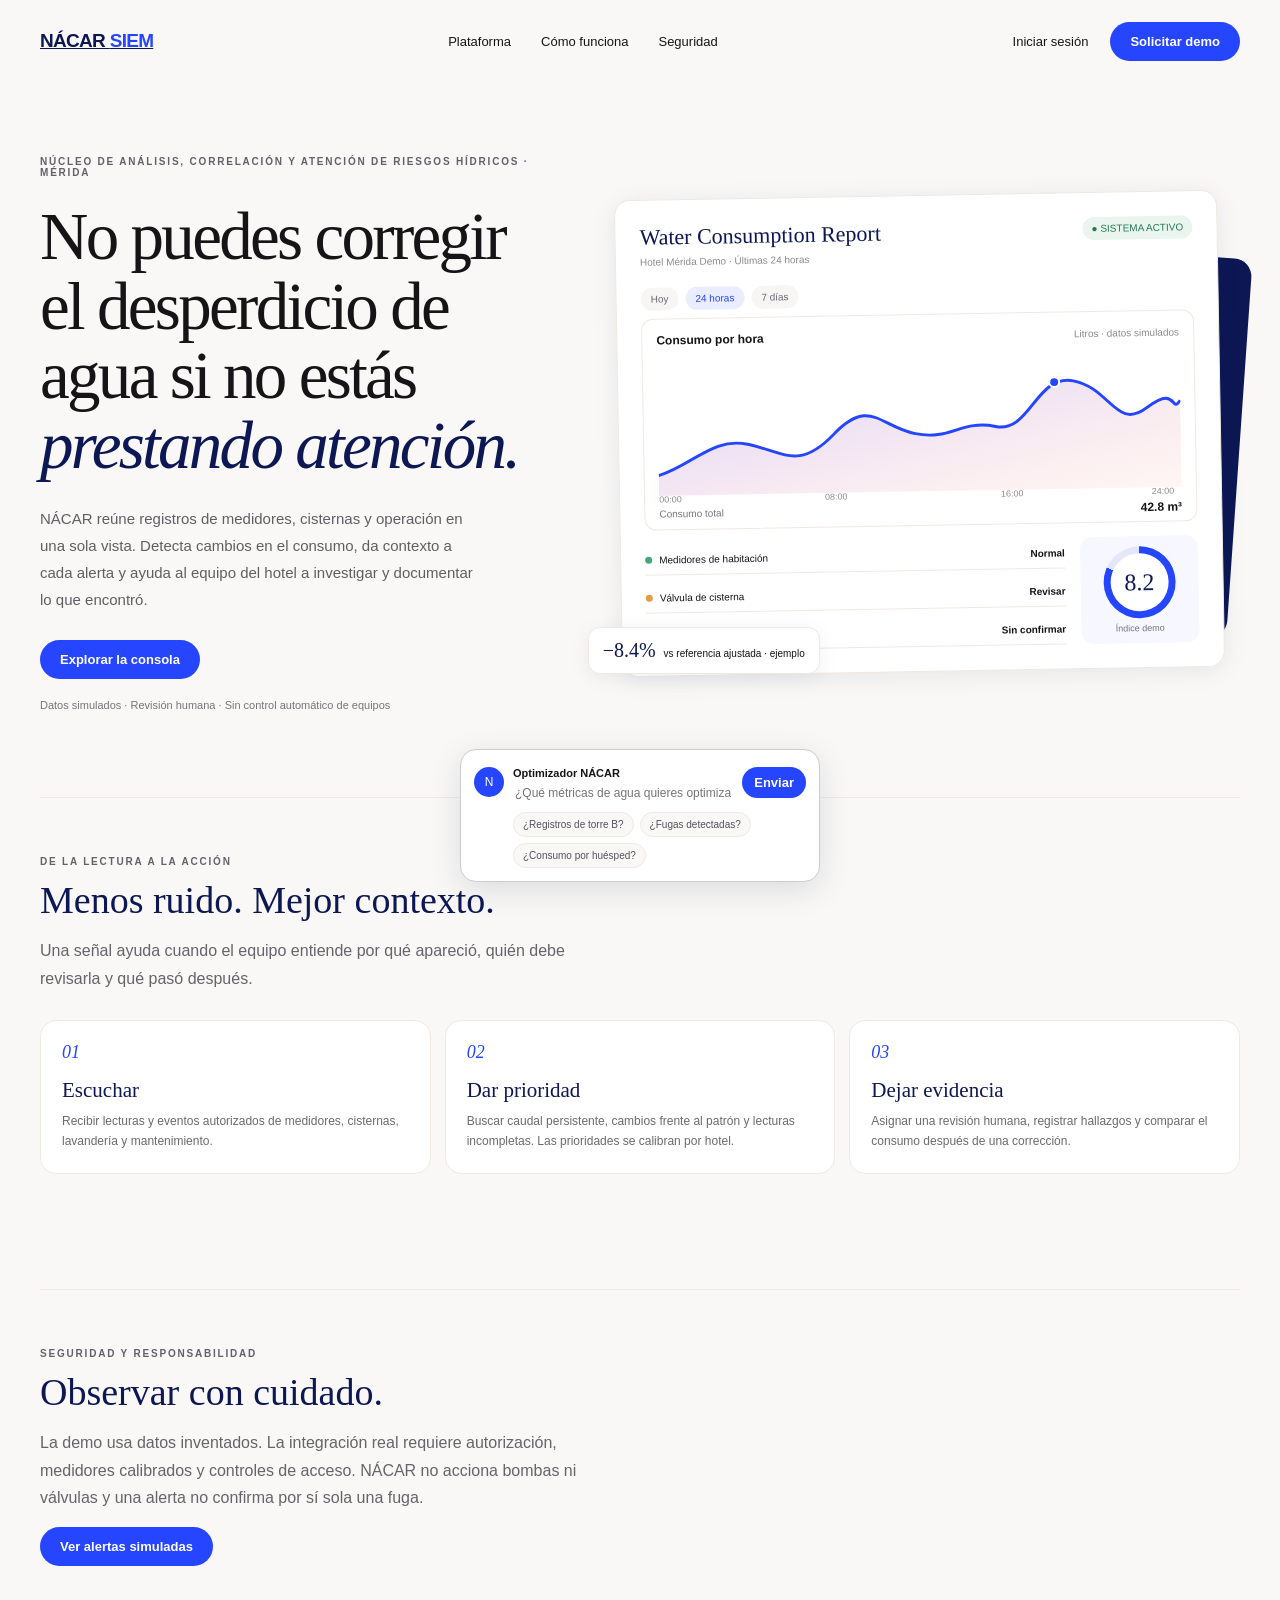
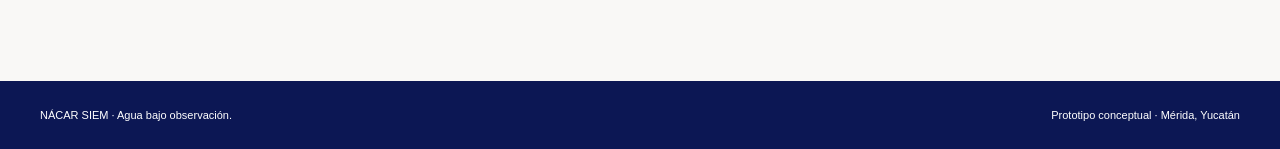
==== index.html @ c179c2f6 "Publicar portada NÁCAR en GitHub Pages" ====
<!doctype html>
<html lang="es"><head><meta charset="utf-8"><meta name="viewport" content="width=device-width,initial-scale=1"><meta name="description" content="NÁCAR SIEM: monitoreo de agua, registros IoT y triage para cadenas hoteleras."><title>NÁCAR SIEM · Agua, bajo observación</title>
<style>
:root{--color-ink-navy:#0c1754;--color-electric-cobalt:#2545ff;--color-charcoal:#171417;--color-warm-canvas:#f9f8f6;--color-paper-white:#fff;--color-cream-border:#f0e9e1;--color-smoke:#ccc;--serif:Georgia,'Times New Roman',serif;--sans:Inter,'Segoe UI',Arial,sans-serif}*{box-sizing:border-box}html{scroll-behavior:smooth}body{margin:0;background:var(--color-warm-canvas);color:var(--color-charcoal);font-family:var(--sans);-webkit-font-smoothing:antialiased}.wrap{width:min(1200px,calc(100% - 56px));margin:0 auto}nav{height:82px;display:flex;align-items:center;justify-content:space-between}.logo{font-weight:760;font-size:19px;letter-spacing:-.7px;color:var(--color-ink-navy)}.logo span{color:var(--color-electric-cobalt)}.navlinks{display:flex;align-items:center;gap:30px;font-size:13px}.navlinks a{color:inherit;text-decoration:none}.navright{display:flex;align-items:center;gap:22px}.login{font-size:13px;text-decoration:none;color:var(--color-charcoal)}.pill{display:inline-flex;align-items:center;justify-content:center;padding:12px 20px;border:0;border-radius:100px;background:var(--color-electric-cobalt);color:white;font-size:13px;font-weight:650;text-decoration:none;cursor:pointer}.hero{min-height:660px;padding:74px 0 86px;display:grid;grid-template-columns:.88fr 1.12fr;align-items:center;gap:55px}.eyebrow{font-size:10px;font-weight:700;letter-spacing:1.8px;color:#62616a}.copy h1{font:400 clamp(46px,5.25vw,67px)/1.04 var(--serif);letter-spacing:-2.7px;color:var(--color-charcoal);margin:24px 0}.copy h1 em{color:var(--color-ink-navy);font-weight:400}.copy>p{max-width:440px;font-size:15px;line-height:1.8;color:#605e63;margin:0 0 27px}.micro{font-size:11px;color:#77747a;margin-top:20px}.dashboard-wrap{position:relative;min-height:485px;display:flex;align-items:center;justify-content:center}.back-card{position:absolute;width:86%;height:380px;right:0;top:49px;background:var(--color-ink-navy);border-radius:18px;transform:rotate(4deg);padding:30px;color:white}.back-card .lights{display:flex;gap:7px}.lights i{width:8px;height:8px;border-radius:50%;background:#7283f2}.back-lines{margin-top:65px;display:grid;gap:16px}.back-lines span{height:8px;border-radius:9px;background:#344178;width:74%}.back-lines span:nth-child(2){width:54%}.back-lines span:nth-child(3){width:65%}.dash{position:relative;width:94%;background:var(--color-paper-white);border:1px solid var(--color-cream-border);border-radius:16px;padding:24px;box-shadow:0 4px 24px rgba(12,23,84,.08);transform:rotate(-1deg)}.dashhead{display:flex;justify-content:space-between;align-items:start}.dashhead h2{margin:0;font:500 22px var(--serif);color:var(--color-ink-navy)}.dashhead small{display:block;color:#8a8990;margin-top:6px;font-size:10px}.live{color:#267855;font-size:10px;background:#eaf5ed;padding:6px 9px;border-radius:100px}.range{display:flex;gap:7px;margin:20px 0 8px}.range span{padding:6px 10px;font-size:10px;border-radius:99px;color:#686771;background:#f8f6f4}.range span.on{background:#e9edff;color:var(--color-electric-cobalt)}.report{border:1px solid var(--color-cream-border);border-radius:12px;padding:14px 14px 7px}.report-top{display:flex;justify-content:space-between;align-items:center}.report-top b{font-size:12px}.report-top small{font-size:10px;color:#8b8990}.report-svg{width:100%;height:154px;display:block;margin-top:3px}.metricrow{display:flex;justify-content:space-between;font-size:10px;color:#77747b;margin-top:4px}.metricrow b{color:var(--color-charcoal);font-size:12px}.dashbottom{display:grid;grid-template-columns:1fr 118px;gap:15px;margin-top:14px}.alerts-mini{display:grid;gap:7px}.mini{display:flex;justify-content:space-between;align-items:center;border-bottom:1px solid var(--color-cream-border);padding:7px 0;font-size:10px}.mini span:first-child{display:flex;align-items:center;gap:7px}.dot{width:7px;height:7px;border-radius:50%}.green{background:#43a77a}.orange{background:#e29c43}.red{background:#ce5a56}.score{display:grid;place-items:center;background:#f7f8ff;border-radius:12px;padding:10px}.gauge{width:72px;height:72px;border-radius:50%;display:grid;place-items:center;background:conic-gradient(var(--color-electric-cobalt) 0 82%,#e4e7fa 82% 100%);position:relative}.gauge:before{content:'';position:absolute;inset:7px;border-radius:50%;background:white}.gauge b{position:relative;color:var(--color-ink-navy);font:24px var(--serif)}.score small{font-size:9px;color:#73717a;margin-top:5px}.stat{position:absolute;left:-11px;bottom:2px;background:white;border:1px solid var(--color-cream-border);border-radius:12px;padding:11px 14px;box-shadow:0 4px 20px #0c175410;font-size:10px}.stat b{font:20px var(--serif);color:var(--color-ink-navy);margin-right:5px}.section{padding:58px 0 115px;border-top:1px solid var(--color-cream-border)}.section h2{font:400 38px/1.1 var(--serif);color:var(--color-ink-navy);margin:13px 0}.section>p{color:#66636a;line-height:1.7;max-width:570px}.cards{display:grid;grid-template-columns:repeat(3,1fr);gap:14px;margin-top:28px}.feature{background:#fff;border:1px solid var(--color-cream-border);border-radius:16px;padding:21px}.feature .num{font:italic 18px var(--serif);color:var(--color-electric-cobalt)}.feature h3{font:500 21px var(--serif);margin:15px 0 8px;color:var(--color-ink-navy)}.feature p{font-size:12px;line-height:1.7;color:#6d6970;margin:0}.footer{background:var(--color-ink-navy);color:white;padding:28px 0;font-size:11px}.footin{display:flex;justify-content:space-between;gap:15px}.chat{position:fixed;z-index:10;bottom:18px;left:50%;transform:translateX(-50%);width:min(360px,calc(100% - 24px));background:white;border:1px solid var(--color-smoke);border-radius:16px;padding:13px;box-shadow:0 8px 32px rgba(12,23,84,.12)}.chatline{display:flex;align-items:center;gap:9px}.avatar{width:30px;height:30px;border-radius:50%;display:grid;place-items:center;background:var(--color-electric-cobalt);color:white;font-size:12px;flex:none}.chatline strong{font-size:11px;font-weight:600}.chatline input{width:100%;border:0;outline:0;font:12px var(--sans);color:var(--color-charcoal);margin-top:4px}.chatline input::placeholder{color:#77747a}.chips{display:flex;gap:6px;flex-wrap:wrap;margin:11px 0 0 39px}.chips button{background:var(--color-warm-canvas);border:1px solid var(--color-cream-border);border-radius:99px;color:#53515a;padding:6px 9px;font:10px var(--sans);cursor:pointer}.reply{font-size:10px;line-height:1.5;color:#62606a;margin:9px 0 0 39px}.toast{position:fixed;top:90px;left:50%;transform:translateX(-50%);background:var(--color-ink-navy);color:white;border-radius:99px;padding:11px 18px;font-size:12px;display:none;z-index:12}.toast.show{display:block}
@media(max-width:950px){.hero{grid-template-columns:1fr;gap:30px;padding-top:54px}.copy{max-width:650px}.dashboard-wrap{min-height:450px}.navlinks{display:none}}@media(max-width:600px){.wrap{width:calc(100% - 32px)}nav{height:68px}.navright{gap:12px}.login{display:none}.hero{padding:42px 0 55px}.copy h1{font-size:48px}.dashboard-wrap{min-height:410px}.dash{padding:16px;width:100%}.back-card{width:85%;height:330px;top:42px}.dashbottom{grid-template-columns:1fr 90px}.gauge{width:62px;height:62px}.section{padding:42px 0 125px}.section h2{font-size:32px}.cards{grid-template-columns:1fr}.footin{flex-direction:column}.report-svg{height:130px}}
</style></head>
<body><div class="wrap">
<nav><a class="logo" href="./">NÁCAR <span>SIEM</span></a><div class="navlinks"><a href="#plataforma">Plataforma</a><a href="#como-funciona">Cómo funciona</a><a href="#seguridad">Seguridad</a></div><div class="navright"><a class="login" href="./console/">Iniciar sesión</a><a class="pill" href="#demo" id="requestDemo">Solicitar demo</a></div></nav>
<main><section class="hero" id="plataforma"><div class="copy"><div class="eyebrow">NÚCLEO DE ANÁLISIS, CORRELACIÓN Y ATENCIÓN DE RIESGOS HÍDRICOS · MÉRIDA</div><h1>No puedes corregir el desperdicio de agua si no estás <em>prestando atención.</em></h1><p>NÁCAR reúne registros de medidores, cisternas y operación en una sola vista. Detecta cambios en el consumo, da contexto a cada alerta y ayuda al equipo del hotel a investigar y documentar lo que encontró.</p><a class="pill" href="./console/">Explorar la consola</a><div class="micro">Datos simulados · Revisión humana · Sin control automático de equipos</div></div>
<div class="dashboard-wrap" aria-label="Vista previa de la consola de consumo"><div class="back-card"><div class="lights"><i></i><i></i><i></i></div><div style="font:italic 20px Georgia;margin-top:22px">Water signals, with context.</div><div class="back-lines"><span></span><span></span><span></span></div></div><div class="dash"><div class="dashhead"><div><h2>Water Consumption Report</h2><small>Hotel Mérida Demo · Últimas 24 horas</small></div><span class="live">● SISTEMA ACTIVO</span></div><div class="range"><span>Hoy</span><span class="on">24 horas</span><span>7 días</span></div><div class="report"><div class="report-top"><b>Consumo por hora</b><small>Litros · datos simulados</small></div><svg class="report-svg" viewBox="0 0 520 160" preserveAspectRatio="none" role="img" aria-label="Gráfica simulada de consumo de agua"><defs><linearGradient id="area" x1="0" x2="1" y1="0" y2="1"><stop offset="0" stop-color="#8468ff" stop-opacity=".28"/><stop offset="1" stop-color="#ff8b72" stop-opacity=".08"/></linearGradient></defs><path d="M0 130 C35 119 54 91 89 99 S139 128 175 90 S221 83 256 91 S302 77 336 85 S377 31 414 39 S456 92 487 68 S510 76 520 61 L520 151 L0 151Z" fill="url(#area)"/><path d="M0 130 C35 119 54 91 89 99 S139 128 175 90 S221 83 256 91 S302 77 336 85 S377 31 414 39 S456 92 487 68 S510 76 520 61" fill="none" stroke="#2545ff" stroke-width="3"/><circle cx="395" cy="40" r="5" fill="#2545ff" stroke="white" stroke-width="2"/><text x="0" y="158" fill="#8d8990" font-size="9">00:00</text><text x="165" y="158" fill="#8d8990" font-size="9">08:00</text><text x="340" y="158" fill="#8d8990" font-size="9">16:00</text><text x="490" y="158" fill="#8d8990" font-size="9">24:00</text></svg><div class="metricrow"><span>Consumo total</span><b>42.8 m³</b></div></div><div class="dashbottom"><div class="alerts-mini"><div class="mini"><span><i class="dot green"></i> Medidores de habitación</span><b>Normal</b></div><div class="mini"><span><i class="dot orange"></i> Válvula de cisterna</span><b>Revisar</b></div><div class="mini"><span><i class="dot red"></i> Registro de bomba</span><b>Sin confirmar</b></div></div><div class="score"><div class="gauge"><b>8.2</b></div><small>Índice demo</small></div></div></div><div class="stat"><b>−8.4%</b> vs referencia ajustada · ejemplo</div></div></section>
<section class="section" id="como-funciona"><div class="eyebrow">DE LA LECTURA A LA ACCIÓN</div><h2>Menos ruido. Mejor contexto.</h2><p>Una señal ayuda cuando el equipo entiende por qué apareció, quién debe revisarla y qué pasó después.</p><div class="cards"><article class="feature"><div class="num">01</div><h3>Escuchar</h3><p>Recibir lecturas y eventos autorizados de medidores, cisternas, lavandería y mantenimiento.</p></article><article class="feature"><div class="num">02</div><h3>Dar prioridad</h3><p>Buscar caudal persistente, cambios frente al patrón y lecturas incompletas. Las prioridades se calibran por hotel.</p></article><article class="feature"><div class="num">03</div><h3>Dejar evidencia</h3><p>Asignar una revisión humana, registrar hallazgos y comparar el consumo después de una corrección.</p></article></div></section>
<section class="section" id="seguridad"><div class="eyebrow">SEGURIDAD Y RESPONSABILIDAD</div><h2>Observar con cuidado.</h2><p>La demo usa datos inventados. La integración real requiere autorización, medidores calibrados y controles de acceso. NÁCAR no acciona bombas ni válvulas y una alerta no confirma por sí sola una fuga.</p><a href="./console/" class="pill">Ver alertas simuladas</a></section></main></div>
<footer class="footer"><div class="wrap footin"><span>NÁCAR SIEM · Agua bajo observación.</span><span>Prototipo conceptual · Mérida, Yucatán</span></div></footer>
<div class="chat" id="demo"><div class="chatline"><div class="avatar">N</div><div style="flex:1"><strong>Optimizador NÁCAR</strong><input id="question" placeholder="¿Qué métricas de agua quieres optimizar hoy?" aria-label="Pregunta sobre optimización de agua"></div><button id="ask" class="pill" style="padding:8px 12px">Enviar</button></div><div class="chips"><button>¿Registros de torre B?</button><button>¿Fugas detectadas?</button><button>¿Consumo por huésped?</button></div><p class="reply" id="reply" hidden></p></div><div class="toast" id="toast">Demo preparada para mostrar con datos simulados.</div>
<script>
const reply=document.getElementById('reply');function answer(q){reply.hidden=false;const s=q.toLowerCase();reply.textContent=s.includes('fuga')?'La consola muestra una señal simulada de flujo nocturno en cisterna. Revisa actividad programada, medidor y válvulas; la señal no confirma una fuga.':s.includes('huésped')?'Para medir litros por huésped-noche, combina volumen del periodo con huéspedes-noche y compara periodos equivalentes. Esta vista usa cifras de demostración.':'La demo no tiene datos por torre. En un piloto se necesitaría un medidor identificado para esa zona y validar sus lecturas.'}document.querySelectorAll('.chips button').forEach(b=>b.onclick=()=>answer(b.textContent));document.getElementById('ask').onclick=()=>{const q=document.getElementById('question').value.trim();if(q)answer(q)};document.getElementById('question').addEventListener('keydown',e=>{if(e.key==='Enter')document.getElementById('ask').click()});document.getElementById('requestDemo').onclick=e=>{e.preventDefault();const t=document.getElementById('toast');t.classList.add('show');setTimeout(()=>t.classList.remove('show'),3000)};
</script></body></html>
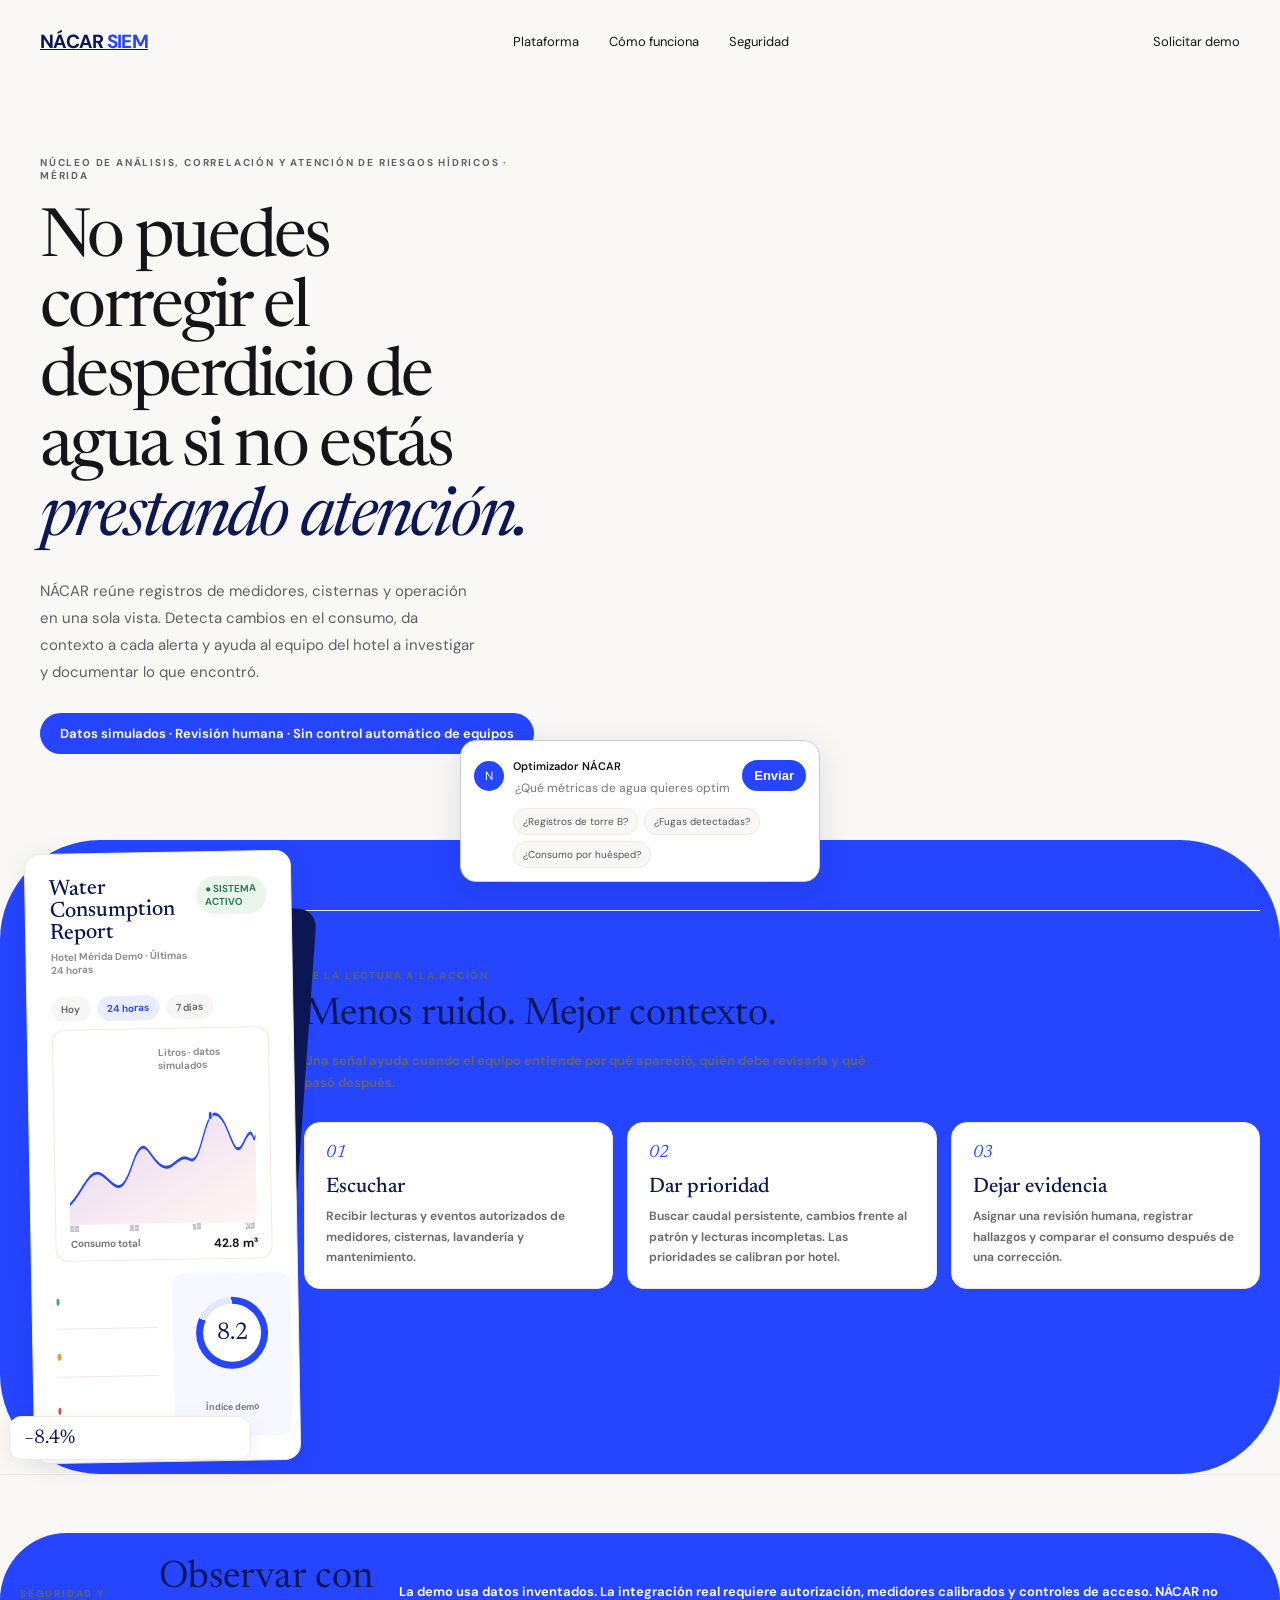
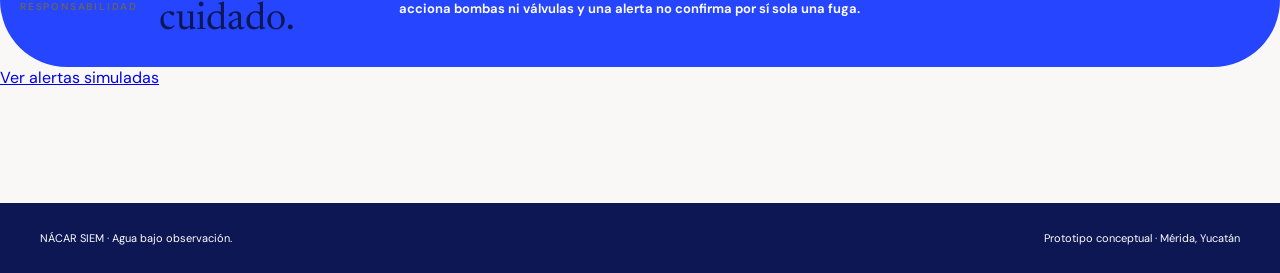
==== commit da04818a: "Actualizar sitio público NÁCAR para tipografía editorial" ====
--- a/index.html
+++ b/index.html
@@ -1,15 +1,15 @@
 <!doctype html>
 <html lang="es"><head><meta charset="utf-8"><meta name="viewport" content="width=device-width,initial-scale=1"><meta name="description" content="NÁCAR SIEM: monitoreo de agua, registros IoT y triage para cadenas hoteleras."><title>NÁCAR SIEM · Agua, bajo observación</title>
-<style>
-:root{--color-ink-navy:#0c1754;--color-electric-cobalt:#2545ff;--color-charcoal:#171417;--color-warm-canvas:#f9f8f6;--color-paper-white:#fff;--color-cream-border:#f0e9e1;--color-smoke:#ccc;--serif:Georgia,'Times New Roman',serif;--sans:Inter,'Segoe UI',Arial,sans-serif}*{box-sizing:border-box}html{scroll-behavior:smooth}body{margin:0;background:var(--color-warm-canvas);color:var(--color-charcoal);font-family:var(--sans);-webkit-font-smoothing:antialiased}.wrap{width:min(1200px,calc(100% - 56px));margin:0 auto}nav{height:82px;display:flex;align-items:center;justify-content:space-between}.logo{font-weight:760;font-size:19px;letter-spacing:-.7px;color:var(--color-ink-navy)}.logo span{color:var(--color-electric-cobalt)}.navlinks{display:flex;align-items:center;gap:30px;font-size:13px}.navlinks a{color:inherit;text-decoration:none}.navright{display:flex;align-items:center;gap:22px}.login{font-size:13px;text-decoration:none;color:var(--color-charcoal)}.pill{display:inline-flex;align-items:center;justify-content:center;padding:12px 20px;border:0;border-radius:100px;background:var(--color-electric-cobalt);color:white;font-size:13px;font-weight:650;text-decoration:none;cursor:pointer}.hero{min-height:660px;padding:74px 0 86px;display:grid;grid-template-columns:.88fr 1.12fr;align-items:center;gap:55px}.eyebrow{font-size:10px;font-weight:700;letter-spacing:1.8px;color:#62616a}.copy h1{font:400 clamp(46px,5.25vw,67px)/1.04 var(--serif);letter-spacing:-2.7px;color:var(--color-charcoal);margin:24px 0}.copy h1 em{color:var(--color-ink-navy);font-weight:400}.copy>p{max-width:440px;font-size:15px;line-height:1.8;color:#605e63;margin:0 0 27px}.micro{font-size:11px;color:#77747a;margin-top:20px}.dashboard-wrap{position:relative;min-height:485px;display:flex;align-items:center;justify-content:center}.back-card{position:absolute;width:86%;height:380px;right:0;top:49px;background:var(--color-ink-navy);border-radius:18px;transform:rotate(4deg);padding:30px;color:white}.back-card .lights{display:flex;gap:7px}.lights i{width:8px;height:8px;border-radius:50%;background:#7283f2}.back-lines{margin-top:65px;display:grid;gap:16px}.back-lines span{height:8px;border-radius:9px;background:#344178;width:74%}.back-lines span:nth-child(2){width:54%}.back-lines span:nth-child(3){width:65%}.dash{position:relative;width:94%;background:var(--color-paper-white);border:1px solid var(--color-cream-border);border-radius:16px;padding:24px;box-shadow:0 4px 24px rgba(12,23,84,.08);transform:rotate(-1deg)}.dashhead{display:flex;justify-content:space-between;align-items:start}.dashhead h2{margin:0;font:500 22px var(--serif);color:var(--color-ink-navy)}.dashhead small{display:block;color:#8a8990;margin-top:6px;font-size:10px}.live{color:#267855;font-size:10px;background:#eaf5ed;padding:6px 9px;border-radius:100px}.range{display:flex;gap:7px;margin:20px 0 8px}.range span{padding:6px 10px;font-size:10px;border-radius:99px;color:#686771;background:#f8f6f4}.range span.on{background:#e9edff;color:var(--color-electric-cobalt)}.report{border:1px solid var(--color-cream-border);border-radius:12px;padding:14px 14px 7px}.report-top{display:flex;justify-content:space-between;align-items:center}.report-top b{font-size:12px}.report-top small{font-size:10px;color:#8b8990}.report-svg{width:100%;height:154px;display:block;margin-top:3px}.metricrow{display:flex;justify-content:space-between;font-size:10px;color:#77747b;margin-top:4px}.metricrow b{color:var(--color-charcoal);font-size:12px}.dashbottom{display:grid;grid-template-columns:1fr 118px;gap:15px;margin-top:14px}.alerts-mini{display:grid;gap:7px}.mini{display:flex;justify-content:space-between;align-items:center;border-bottom:1px solid var(--color-cream-border);padding:7px 0;font-size:10px}.mini span:first-child{display:flex;align-items:center;gap:7px}.dot{width:7px;height:7px;border-radius:50%}.green{background:#43a77a}.orange{background:#e29c43}.red{background:#ce5a56}.score{display:grid;place-items:center;background:#f7f8ff;border-radius:12px;padding:10px}.gauge{width:72px;height:72px;border-radius:50%;display:grid;place-items:center;background:conic-gradient(var(--color-electric-cobalt) 0 82%,#e4e7fa 82% 100%);position:relative}.gauge:before{content:'';position:absolute;inset:7px;border-radius:50%;background:white}.gauge b{position:relative;color:var(--color-ink-navy);font:24px var(--serif)}.score small{font-size:9px;color:#73717a;margin-top:5px}.stat{position:absolute;left:-11px;bottom:2px;background:white;border:1px solid var(--color-cream-border);border-radius:12px;padding:11px 14px;box-shadow:0 4px 20px #0c175410;font-size:10px}.stat b{font:20px var(--serif);color:var(--color-ink-navy);margin-right:5px}.section{padding:58px 0 115px;border-top:1px solid var(--color-cream-border)}.section h2{font:400 38px/1.1 var(--serif);color:var(--color-ink-navy);margin:13px 0}.section>p{color:#66636a;line-height:1.7;max-width:570px}.cards{display:grid;grid-template-columns:repeat(3,1fr);gap:14px;margin-top:28px}.feature{background:#fff;border:1px solid var(--color-cream-border);border-radius:16px;padding:21px}.feature .num{font:italic 18px var(--serif);color:var(--color-electric-cobalt)}.feature h3{font:500 21px var(--serif);margin:15px 0 8px;color:var(--color-ink-navy)}.feature p{font-size:12px;line-height:1.7;color:#6d6970;margin:0}.footer{background:var(--color-ink-navy);color:white;padding:28px 0;font-size:11px}.footin{display:flex;justify-content:space-between;gap:15px}.chat{position:fixed;z-index:10;bottom:18px;left:50%;transform:translateX(-50%);width:min(360px,calc(100% - 24px));background:white;border:1px solid var(--color-smoke);border-radius:16px;padding:13px;box-shadow:0 8px 32px rgba(12,23,84,.12)}.chatline{display:flex;align-items:center;gap:9px}.avatar{width:30px;height:30px;border-radius:50%;display:grid;place-items:center;background:var(--color-electric-cobalt);color:white;font-size:12px;flex:none}.chatline strong{font-size:11px;font-weight:600}.chatline input{width:100%;border:0;outline:0;font:12px var(--sans);color:var(--color-charcoal);margin-top:4px}.chatline input::placeholder{color:#77747a}.chips{display:flex;gap:6px;flex-wrap:wrap;margin:11px 0 0 39px}.chips button{background:var(--color-warm-canvas);border:1px solid var(--color-cream-border);border-radius:99px;color:#53515a;padding:6px 9px;font:10px var(--sans);cursor:pointer}.reply{font-size:10px;line-height:1.5;color:#62606a;margin:9px 0 0 39px}.toast{position:fixed;top:90px;left:50%;transform:translateX(-50%);background:var(--color-ink-navy);color:white;border-radius:99px;padding:11px 18px;font-size:12px;display:none;z-index:12}.toast.show{display:block}
+<link rel="preconnect" href="https://fonts.googleapis.com"><link rel="preconnect" href="https://fonts.gstatic.com" crossorigin><link href="https://fonts.googleapis.com/css2?family=DM+Sans:wght@400;500;600;700&family=Newsreader:ital,opsz,wght@0,6..72,400;0,6..72,500;1,6..72,400&display=swap" rel="stylesheet"><style>
+:root{--color-ink-navy:#0c1754;--color-electric-cobalt:#2545ff;--color-charcoal:#171417;--color-warm-canvas:#f9f8f6;--color-paper-white:#fff;--color-cream-border:#f0e9e1;--color-smoke:#ccc;--serif:'Newsreader',Georgia,'Times New Roman',serif;--sans:'DM Sans',Inter,'Segoe UI',Arial,sans-serif}*{box-sizing:border-box}html{scroll-behavior:smooth}body{margin:0;background:var(--color-warm-canvas);color:var(--color-charcoal);font-family:var(--sans);-webkit-font-smoothing:antialiased}.wrap{width:min(1200px,calc(100% - 56px));margin:0 auto}nav{height:82px;display:flex;align-items:center;justify-content:space-between}.logo{font-weight:760;font-size:19px;letter-spacing:-.7px;color:var(--color-ink-navy)}.logo span{color:var(--color-electric-cobalt)}.navlinks{display:flex;align-items:center;gap:30px;font-size:13px}.navlinks a{color:inherit;text-decoration:none}.navright{display:flex;align-items:center;gap:22px}.login{font-size:13px;text-decoration:none;color:var(--color-charcoal)}.pill{display:inline-flex;align-items:center;justify-content:center;padding:12px 20px;border:0;border-radius:100px;background:var(--color-electric-cobalt);color:white;font-size:13px;font-weight:650;text-decoration:none;cursor:pointer}.hero{min-height:660px;padding:74px 0 86px;display:grid;grid-template-columns:.88fr 1.12fr;align-items:center;gap:55px}.eyebrow{font-size:10px;font-weight:700;letter-spacing:1.8px;color:#62616a}.copy h1{font:400 clamp(46px,5.25vw,67px)/1.04 var(--serif);letter-spacing:-2.7px;color:var(--color-charcoal);margin:24px 0}.copy h1 em{color:var(--color-ink-navy);font-weight:400}.copy>p{max-width:440px;font-size:15px;line-height:1.8;color:#605e63;margin:0 0 27px}.micro{font-size:11px;color:#77747a;margin-top:20px}.dashboard-wrap{position:relative;min-height:485px;display:flex;align-items:center;justify-content:center}.back-card{position:absolute;width:86%;height:380px;right:0;top:49px;background:var(--color-ink-navy);border-radius:18px;transform:rotate(4deg);padding:30px;color:white}.back-card .lights{display:flex;gap:7px}.lights i{width:8px;height:8px;border-radius:50%;background:#7283f2}.back-lines{margin-top:65px;display:grid;gap:16px}.back-lines span{height:8px;border-radius:9px;background:#344178;width:74%}.back-lines span:nth-child(2){width:54%}.back-lines span:nth-child(3){width:65%}.dash{position:relative;width:94%;background:var(--color-paper-white);border:1px solid var(--color-cream-border);border-radius:16px;padding:24px;box-shadow:0 4px 24px rgba(12,23,84,.08);transform:rotate(-1deg)}.dashhead{display:flex;justify-content:space-between;align-items:start}.dashhead h2{margin:0;font:500 22px var(--serif);color:var(--color-ink-navy)}.dashhead small{display:block;color:#8a8990;margin-top:6px;font-size:10px}.live{color:#267855;font-size:10px;background:#eaf5ed;padding:6px 9px;border-radius:100px}.range{display:flex;gap:7px;margin:20px 0 8px}.range span{padding:6px 10px;font-size:10px;border-radius:99px;color:#686771;background:#f8f6f4}.range span.on{background:#e9edff;color:var(--color-electric-cobalt)}.report{border:1px solid var(--color-cream-border);border-radius:12px;padding:14px 14px 7px}.report-top{display:flex;justify-content:space-between;align-items:center}.report-top b{font-size:12px}.report-top small{font-size:10px;color:#8b8990}.report-svg{width:100%;height:154px;display:block;margin-top:3px}.metricrow{display:flex;justify-content:space-between;font-size:10px;color:#77747b;margin-top:4px}.metricrow b{color:var(--color-charcoal);font-size:12px}.dashbottom{display:grid;grid-template-columns:1fr 118px;gap:15px;margin-top:14px}.alerts-mini{display:grid;gap:7px}.mini{display:flex;justify-content:space-between;align-items:center;border-bottom:1px solid var(--color-cream-border);padding:7px 0;font-size:10px}.mini span:first-child{display:flex;align-items:center;gap:7px}.dot{width:7px;height:7px;border-radius:50%}.green{background:#43a77a}.orange{background:#e29c43}.red{background:#ce5a56}.score{display:grid;place-items:center;background:#f7f8ff;border-radius:12px;padding:10px}.gauge{width:72px;height:72px;border-radius:50%;display:grid;place-items:center;background:conic-gradient(var(--color-electric-cobalt) 0 82%,#e4e7fa 82% 100%);position:relative}.gauge:before{content:'';position:absolute;inset:7px;border-radius:50%;background:white}.gauge b{position:relative;color:var(--color-ink-navy);font:24px var(--serif)}.score small{font-size:9px;color:#73717a;margin-top:5px}.stat{position:absolute;left:-11px;bottom:2px;background:white;border:1px solid var(--color-cream-border);border-radius:12px;padding:11px 14px;box-shadow:0 4px 20px #0c175410;font-size:10px}.stat b{font:20px var(--serif);color:var(--color-ink-navy);margin-right:5px}.section{padding:58px 0 115px;border-top:1px solid var(--color-cream-border)}.section h2{font:400 38px/1.1 var(--serif);color:var(--color-ink-navy);margin:13px 0}.section>p{color:#66636a;line-height:1.7;max-width:570px}.cards{display:grid;grid-template-columns:repeat(3,1fr);gap:14px;margin-top:28px}.feature{background:#fff;border:1px solid var(--color-cream-border);border-radius:16px;padding:21px}.feature .num{font:italic 18px var(--serif);color:var(--color-electric-cobalt)}.feature h3{font:500 21px var(--serif);margin:15px 0 8px;color:var(--color-ink-navy)}.feature p{font-size:12px;line-height:1.7;color:#6d6970;margin:0}.footer{background:var(--color-ink-navy);color:white;padding:28px 0;font-size:11px}.footin{display:flex;justify-content:space-between;gap:15px}.chat{position:fixed;z-index:10;bottom:18px;left:50%;transform:translateX(-50%);width:min(360px,calc(100% - 24px));background:white;border:1px solid var(--color-smoke);border-radius:16px;padding:13px;box-shadow:0 8px 32px rgba(12,23,84,.12)}.chatline{display:flex;align-items:center;gap:9px}.avatar{width:30px;height:30px;border-radius:50%;display:grid;place-items:center;background:var(--color-electric-cobalt);color:white;font-size:12px;flex:none}.chatline strong{font-size:11px;font-weight:600}.chatline input{width:100%;border:0;outline:0;font:12px var(--sans);color:var(--color-charcoal);margin-top:4px}.chatline input::placeholder{color:#77747a}.chips{display:flex;gap:6px;flex-wrap:wrap;margin:11px 0 0 39px}.chips button{background:var(--color-warm-canvas);border:1px solid var(--color-cream-border);border-radius:99px;color:#53515a;padding:6px 9px;font:10px var(--sans);cursor:pointer}.reply{font-size:10px;line-height:1.5;color:#62606a;margin:9px 0 0 39px}.toast{position:fixed;top:90px;left:50%;transform:translateX(-50%);background:var(--color-ink-navy);color:white;border-radius:99px;padding:11px 18px;font-size:12px;display:none;z-index:12}.toast.show{display:block}
 @media(max-width:950px){.hero{grid-template-columns:1fr;gap:30px;padding-top:54px}.copy{max-width:650px}.dashboard-wrap{min-height:450px}.navlinks{display:none}}@media(max-width:600px){.wrap{width:calc(100% - 32px)}nav{height:68px}.navright{gap:12px}.login{display:none}.hero{padding:42px 0 55px}.copy h1{font-size:48px}.dashboard-wrap{min-height:410px}.dash{padding:16px;width:100%}.back-card{width:85%;height:330px;top:42px}.dashbottom{grid-template-columns:1fr 90px}.gauge{width:62px;height:62px}.section{padding:42px 0 125px}.section h2{font-size:32px}.cards{grid-template-columns:1fr}.footin{flex-direction:column}.report-svg{height:130px}}
 </style></head>
 <body><div class="wrap">
-<nav><a class="logo" href="./">NÁCAR <span>SIEM</span></a><div class="navlinks"><a href="#plataforma">Plataforma</a><a href="#como-funciona">Cómo funciona</a><a href="#seguridad">Seguridad</a></div><div class="navright"><a class="login" href="./console/">Iniciar sesión</a><a class="pill" href="#demo" id="requestDemo">Solicitar demo</a></div></nav>
-<main><section class="hero" id="plataforma"><div class="copy"><div class="eyebrow">NÚCLEO DE ANÁLISIS, CORRELACIÓN Y ATENCIÓN DE RIESGOS HÍDRICOS · MÉRIDA</div><h1>No puedes corregir el desperdicio de agua si no estás <em>prestando atención.</em></h1><p>NÁCAR reúne registros de medidores, cisternas y operación en una sola vista. Detecta cambios en el consumo, da contexto a cada alerta y ayuda al equipo del hotel a investigar y documentar lo que encontró.</p><a class="pill" href="./console/">Explorar la consola</a><div class="micro">Datos simulados · Revisión humana · Sin control automático de equipos</div></div>
+<nav><a class="logo" href="./">NÁCAR <span>SIEM</span></a><div class="navlinks"><a href="#plataforma">Plataforma</a><a href="#como-funciona">Cómo funciona</a><a href="#seguridad">Seguridad</a></div><div class="navright"><a class="login" href="./console/>Iniciar sesión</a><a class="pill" href="#demo" id="requestDemo">Solicitar demo</a></div></nav>
+<main><section class="hero" id="plataforma"><div class="copy"><div class="eyebrow">NÚCLEO DE ANÁLISIS, CORRELACIÓN Y ATENCIÓN DE RIESGOS HÍDRICOS · MÉRIDA</div><h1>No puedes corregir el desperdicio de agua si no estás <em>prestando atención.</em></h1><p>NÁCAR reúne registros de medidores, cisternas y operación en una sola vista. Detecta cambios en el consumo, da contexto a cada alerta y ayuda al equipo del hotel a investigar y documentar lo que encontró.</p><a class="pill" href="./console/>Explorar la consola</a><div class="micro">Datos simulados · Revisión humana · Sin control automático de equipos</div></div>
 <div class="dashboard-wrap" aria-label="Vista previa de la consola de consumo"><div class="back-card"><div class="lights"><i></i><i></i><i></i></div><div style="font:italic 20px Georgia;margin-top:22px">Water signals, with context.</div><div class="back-lines"><span></span><span></span><span></span></div></div><div class="dash"><div class="dashhead"><div><h2>Water Consumption Report</h2><small>Hotel Mérida Demo · Últimas 24 horas</small></div><span class="live">● SISTEMA ACTIVO</span></div><div class="range"><span>Hoy</span><span class="on">24 horas</span><span>7 días</span></div><div class="report"><div class="report-top"><b>Consumo por hora</b><small>Litros · datos simulados</small></div><svg class="report-svg" viewBox="0 0 520 160" preserveAspectRatio="none" role="img" aria-label="Gráfica simulada de consumo de agua"><defs><linearGradient id="area" x1="0" x2="1" y1="0" y2="1"><stop offset="0" stop-color="#8468ff" stop-opacity=".28"/><stop offset="1" stop-color="#ff8b72" stop-opacity=".08"/></linearGradient></defs><path d="M0 130 C35 119 54 91 89 99 S139 128 175 90 S221 83 256 91 S302 77 336 85 S377 31 414 39 S456 92 487 68 S510 76 520 61 L520 151 L0 151Z" fill="url(#area)"/><path d="M0 130 C35 119 54 91 89 99 S139 128 175 90 S221 83 256 91 S302 77 336 85 S377 31 414 39 S456 92 487 68 S510 76 520 61" fill="none" stroke="#2545ff" stroke-width="3"/><circle cx="395" cy="40" r="5" fill="#2545ff" stroke="white" stroke-width="2"/><text x="0" y="158" fill="#8d8990" font-size="9">00:00</text><text x="165" y="158" fill="#8d8990" font-size="9">08:00</text><text x="340" y="158" fill="#8d8990" font-size="9">16:00</text><text x="490" y="158" fill="#8d8990" font-size="9">24:00</text></svg><div class="metricrow"><span>Consumo total</span><b>42.8 m³</b></div></div><div class="dashbottom"><div class="alerts-mini"><div class="mini"><span><i class="dot green"></i> Medidores de habitación</span><b>Normal</b></div><div class="mini"><span><i class="dot orange"></i> Válvula de cisterna</span><b>Revisar</b></div><div class="mini"><span><i class="dot red"></i> Registro de bomba</span><b>Sin confirmar</b></div></div><div class="score"><div class="gauge"><b>8.2</b></div><small>Índice demo</small></div></div></div><div class="stat"><b>−8.4%</b> vs referencia ajustada · ejemplo</div></div></section>
 <section class="section" id="como-funciona"><div class="eyebrow">DE LA LECTURA A LA ACCIÓN</div><h2>Menos ruido. Mejor contexto.</h2><p>Una señal ayuda cuando el equipo entiende por qué apareció, quién debe revisarla y qué pasó después.</p><div class="cards"><article class="feature"><div class="num">01</div><h3>Escuchar</h3><p>Recibir lecturas y eventos autorizados de medidores, cisternas, lavandería y mantenimiento.</p></article><article class="feature"><div class="num">02</div><h3>Dar prioridad</h3><p>Buscar caudal persistente, cambios frente al patrón y lecturas incompletas. Las prioridades se calibran por hotel.</p></article><article class="feature"><div class="num">03</div><h3>Dejar evidencia</h3><p>Asignar una revisión humana, registrar hallazgos y comparar el consumo después de una corrección.</p></article></div></section>
-<section class="section" id="seguridad"><div class="eyebrow">SEGURIDAD Y RESPONSABILIDAD</div><h2>Observar con cuidado.</h2><p>La demo usa datos inventados. La integración real requiere autorización, medidores calibrados y controles de acceso. NÁCAR no acciona bombas ni válvulas y una alerta no confirma por sí sola una fuga.</p><a href="./console/" class="pill">Ver alertas simuladas</a></section></main></div>
+<section class="section" id="seguridad"><div class="eyebrow">SEGURIDAD Y RESPONSABILIDAD</div><h2>Observar con cuidado.</h2><p>La demo usa datos inventados. La integración real requiere autorización, medidores calibrados y controles de acceso. NÁCAR no acciona bombas ni válvulas y una alerta no confirma por sí sola una fuga.</p><a href="./console/ class="pill">Ver alertas simuladas</a></section></main></div>
 <footer class="footer"><div class="wrap footin"><span>NÁCAR SIEM · Agua bajo observación.</span><span>Prototipo conceptual · Mérida, Yucatán</span></div></footer>
 <div class="chat" id="demo"><div class="chatline"><div class="avatar">N</div><div style="flex:1"><strong>Optimizador NÁCAR</strong><input id="question" placeholder="¿Qué métricas de agua quieres optimizar hoy?" aria-label="Pregunta sobre optimización de agua"></div><button id="ask" class="pill" style="padding:8px 12px">Enviar</button></div><div class="chips"><button>¿Registros de torre B?</button><button>¿Fugas detectadas?</button><button>¿Consumo por huésped?</button></div><p class="reply" id="reply" hidden></p></div><div class="toast" id="toast">Demo preparada para mostrar con datos simulados.</div>
 <script>
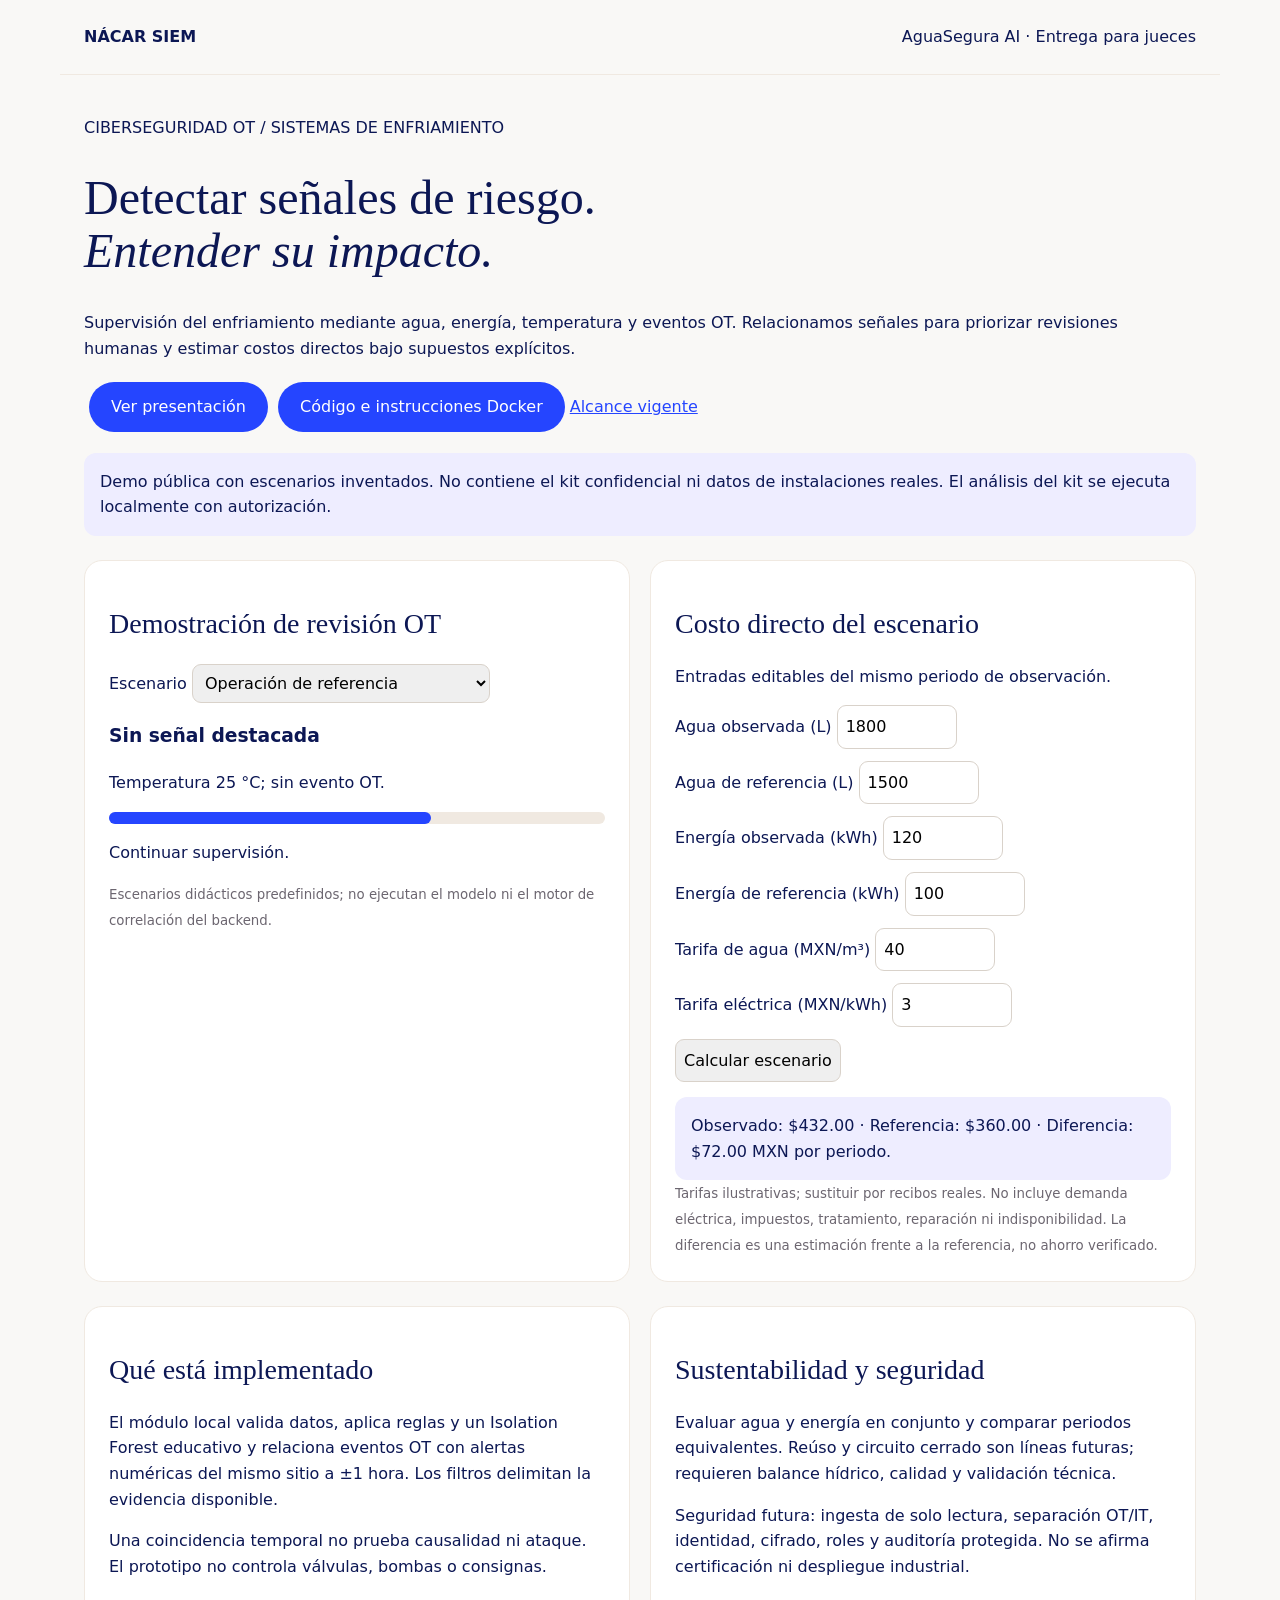
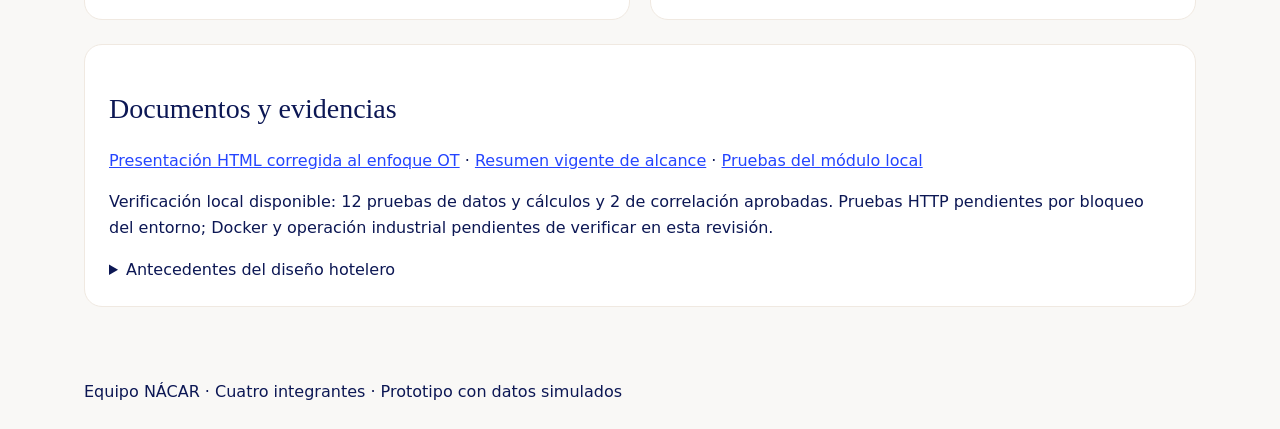
==== commit 44e4af49: "Reenfoca entrega en ciberseguridad OT, enfriamiento y costos; añade portal de jueces" ====
--- a/index.html
+++ b/index.html
@@ -1,18 +1 @@
-<!doctype html>
-<html lang="es"><head><meta charset="utf-8"><meta name="viewport" content="width=device-width,initial-scale=1"><meta name="description" content="NÁCAR SIEM: monitoreo de agua, registros IoT y triage para cadenas hoteleras."><title>NÁCAR SIEM · Agua, bajo observación</title>
-<link rel="preconnect" href="https://fonts.googleapis.com"><link rel="preconnect" href="https://fonts.gstatic.com" crossorigin><link href="https://fonts.googleapis.com/css2?family=DM+Sans:wght@400;500;600;700&family=Newsreader:ital,opsz,wght@0,6..72,400;0,6..72,500;1,6..72,400&display=swap" rel="stylesheet"><style>
-:root{--color-ink-navy:#0c1754;--color-electric-cobalt:#2545ff;--color-charcoal:#171417;--color-warm-canvas:#f9f8f6;--color-paper-white:#fff;--color-cream-border:#f0e9e1;--color-smoke:#ccc;--serif:'Newsreader',Georgia,'Times New Roman',serif;--sans:'DM Sans',Inter,'Segoe UI',Arial,sans-serif}*{box-sizing:border-box}html{scroll-behavior:smooth}body{margin:0;background:var(--color-warm-canvas);color:var(--color-charcoal);font-family:var(--sans);-webkit-font-smoothing:antialiased}.wrap{width:min(1200px,calc(100% - 56px));margin:0 auto}nav{height:82px;display:flex;align-items:center;justify-content:space-between}.logo{font-weight:760;font-size:19px;letter-spacing:-.7px;color:var(--color-ink-navy)}.logo span{color:var(--color-electric-cobalt)}.navlinks{display:flex;align-items:center;gap:30px;font-size:13px}.navlinks a{color:inherit;text-decoration:none}.navright{display:flex;align-items:center;gap:22px}.login{font-size:13px;text-decoration:none;color:var(--color-charcoal)}.pill{display:inline-flex;align-items:center;justify-content:center;padding:12px 20px;border:0;border-radius:100px;background:var(--color-electric-cobalt);color:white;font-size:13px;font-weight:650;text-decoration:none;cursor:pointer}.hero{min-height:660px;padding:74px 0 86px;display:grid;grid-template-columns:.88fr 1.12fr;align-items:center;gap:55px}.eyebrow{font-size:10px;font-weight:700;letter-spacing:1.8px;color:#62616a}.copy h1{font:400 clamp(46px,5.25vw,67px)/1.04 var(--serif);letter-spacing:-2.7px;color:var(--color-charcoal);margin:24px 0}.copy h1 em{color:var(--color-ink-navy);font-weight:400}.copy>p{max-width:440px;font-size:15px;line-height:1.8;color:#605e63;margin:0 0 27px}.micro{font-size:11px;color:#77747a;margin-top:20px}.dashboard-wrap{position:relative;min-height:485px;display:flex;align-items:center;justify-content:center}.back-card{position:absolute;width:86%;height:380px;right:0;top:49px;background:var(--color-ink-navy);border-radius:18px;transform:rotate(4deg);padding:30px;color:white}.back-card .lights{display:flex;gap:7px}.lights i{width:8px;height:8px;border-radius:50%;background:#7283f2}.back-lines{margin-top:65px;display:grid;gap:16px}.back-lines span{height:8px;border-radius:9px;background:#344178;width:74%}.back-lines span:nth-child(2){width:54%}.back-lines span:nth-child(3){width:65%}.dash{position:relative;width:94%;background:var(--color-paper-white);border:1px solid var(--color-cream-border);border-radius:16px;padding:24px;box-shadow:0 4px 24px rgba(12,23,84,.08);transform:rotate(-1deg)}.dashhead{display:flex;justify-content:space-between;align-items:start}.dashhead h2{margin:0;font:500 22px var(--serif);color:var(--color-ink-navy)}.dashhead small{display:block;color:#8a8990;margin-top:6px;font-size:10px}.live{color:#267855;font-size:10px;background:#eaf5ed;padding:6px 9px;border-radius:100px}.range{display:flex;gap:7px;margin:20px 0 8px}.range span{padding:6px 10px;font-size:10px;border-radius:99px;color:#686771;background:#f8f6f4}.range span.on{background:#e9edff;color:var(--color-electric-cobalt)}.report{border:1px solid var(--color-cream-border);border-radius:12px;padding:14px 14px 7px}.report-top{display:flex;justify-content:space-between;align-items:center}.report-top b{font-size:12px}.report-top small{font-size:10px;color:#8b8990}.report-svg{width:100%;height:154px;display:block;margin-top:3px}.metricrow{display:flex;justify-content:space-between;font-size:10px;color:#77747b;margin-top:4px}.metricrow b{color:var(--color-charcoal);font-size:12px}.dashbottom{display:grid;grid-template-columns:1fr 118px;gap:15px;margin-top:14px}.alerts-mini{display:grid;gap:7px}.mini{display:flex;justify-content:space-between;align-items:center;border-bottom:1px solid var(--color-cream-border);padding:7px 0;font-size:10px}.mini span:first-child{display:flex;align-items:center;gap:7px}.dot{width:7px;height:7px;border-radius:50%}.green{background:#43a77a}.orange{background:#e29c43}.red{background:#ce5a56}.score{display:grid;place-items:center;background:#f7f8ff;border-radius:12px;padding:10px}.gauge{width:72px;height:72px;border-radius:50%;display:grid;place-items:center;background:conic-gradient(var(--color-electric-cobalt) 0 82%,#e4e7fa 82% 100%);position:relative}.gauge:before{content:'';position:absolute;inset:7px;border-radius:50%;background:white}.gauge b{position:relative;color:var(--color-ink-navy);font:24px var(--serif)}.score small{font-size:9px;color:#73717a;margin-top:5px}.stat{position:absolute;left:-11px;bottom:2px;background:white;border:1px solid var(--color-cream-border);border-radius:12px;padding:11px 14px;box-shadow:0 4px 20px #0c175410;font-size:10px}.stat b{font:20px var(--serif);color:var(--color-ink-navy);margin-right:5px}.section{padding:58px 0 115px;border-top:1px solid var(--color-cream-border)}.section h2{font:400 38px/1.1 var(--serif);color:var(--color-ink-navy);margin:13px 0}.section>p{color:#66636a;line-height:1.7;max-width:570px}.cards{display:grid;grid-template-columns:repeat(3,1fr);gap:14px;margin-top:28px}.feature{background:#fff;border:1px solid var(--color-cream-border);border-radius:16px;padding:21px}.feature .num{font:italic 18px var(--serif);color:var(--color-electric-cobalt)}.feature h3{font:500 21px var(--serif);margin:15px 0 8px;color:var(--color-ink-navy)}.feature p{font-size:12px;line-height:1.7;color:#6d6970;margin:0}.footer{background:var(--color-ink-navy);color:white;padding:28px 0;font-size:11px}.footin{display:flex;justify-content:space-between;gap:15px}.chat{position:fixed;z-index:10;bottom:18px;left:50%;transform:translateX(-50%);width:min(360px,calc(100% - 24px));background:white;border:1px solid var(--color-smoke);border-radius:16px;padding:13px;box-shadow:0 8px 32px rgba(12,23,84,.12)}.chatline{display:flex;align-items:center;gap:9px}.avatar{width:30px;height:30px;border-radius:50%;display:grid;place-items:center;background:var(--color-electric-cobalt);color:white;font-size:12px;flex:none}.chatline strong{font-size:11px;font-weight:600}.chatline input{width:100%;border:0;outline:0;font:12px var(--sans);color:var(--color-charcoal);margin-top:4px}.chatline input::placeholder{color:#77747a}.chips{display:flex;gap:6px;flex-wrap:wrap;margin:11px 0 0 39px}.chips button{background:var(--color-warm-canvas);border:1px solid var(--color-cream-border);border-radius:99px;color:#53515a;padding:6px 9px;font:10px var(--sans);cursor:pointer}.reply{font-size:10px;line-height:1.5;color:#62606a;margin:9px 0 0 39px}.toast{position:fixed;top:90px;left:50%;transform:translateX(-50%);background:var(--color-ink-navy);color:white;border-radius:99px;padding:11px 18px;font-size:12px;display:none;z-index:12}.toast.show{display:block}
-@media(max-width:950px){.hero{grid-template-columns:1fr;gap:30px;padding-top:54px}.copy{max-width:650px}.dashboard-wrap{min-height:450px}.navlinks{display:none}}@media(max-width:600px){.wrap{width:calc(100% - 32px)}nav{height:68px}.navright{gap:12px}.login{display:none}.hero{padding:42px 0 55px}.copy h1{font-size:48px}.dashboard-wrap{min-height:410px}.dash{padding:16px;width:100%}.back-card{width:85%;height:330px;top:42px}.dashbottom{grid-template-columns:1fr 90px}.gauge{width:62px;height:62px}.section{padding:42px 0 125px}.section h2{font-size:32px}.cards{grid-template-columns:1fr}.footin{flex-direction:column}.report-svg{height:130px}}
-</style></head>
-<body><div class="wrap">
-<nav><a class="logo" href="./">NÁCAR <span>SIEM</span></a><div class="navlinks"><a href="#plataforma">Plataforma</a><a href="#como-funciona">Cómo funciona</a><a href="#seguridad">Seguridad</a></div><div class="navright"><a class="login" href="./console/>Iniciar sesión</a><a class="pill" href="#demo" id="requestDemo">Solicitar demo</a></div></nav>
-<main><section class="hero" id="plataforma"><div class="copy"><div class="eyebrow">NÚCLEO DE ANÁLISIS, CORRELACIÓN Y ATENCIÓN DE RIESGOS HÍDRICOS · MÉRIDA</div><h1>No puedes corregir el desperdicio de agua si no estás <em>prestando atención.</em></h1><p>NÁCAR reúne registros de medidores, cisternas y operación en una sola vista. Detecta cambios en el consumo, da contexto a cada alerta y ayuda al equipo del hotel a investigar y documentar lo que encontró.</p><a class="pill" href="./console/>Explorar la consola</a><div class="micro">Datos simulados · Revisión humana · Sin control automático de equipos</div></div>
-<div class="dashboard-wrap" aria-label="Vista previa de la consola de consumo"><div class="back-card"><div class="lights"><i></i><i></i><i></i></div><div style="font:italic 20px Georgia;margin-top:22px">Water signals, with context.</div><div class="back-lines"><span></span><span></span><span></span></div></div><div class="dash"><div class="dashhead"><div><h2>Water Consumption Report</h2><small>Hotel Mérida Demo · Últimas 24 horas</small></div><span class="live">● SISTEMA ACTIVO</span></div><div class="range"><span>Hoy</span><span class="on">24 horas</span><span>7 días</span></div><div class="report"><div class="report-top"><b>Consumo por hora</b><small>Litros · datos simulados</small></div><svg class="report-svg" viewBox="0 0 520 160" preserveAspectRatio="none" role="img" aria-label="Gráfica simulada de consumo de agua"><defs><linearGradient id="area" x1="0" x2="1" y1="0" y2="1"><stop offset="0" stop-color="#8468ff" stop-opacity=".28"/><stop offset="1" stop-color="#ff8b72" stop-opacity=".08"/></linearGradient></defs><path d="M0 130 C35 119 54 91 89 99 S139 128 175 90 S221 83 256 91 S302 77 336 85 S377 31 414 39 S456 92 487 68 S510 76 520 61 L520 151 L0 151Z" fill="url(#area)"/><path d="M0 130 C35 119 54 91 89 99 S139 128 175 90 S221 83 256 91 S302 77 336 85 S377 31 414 39 S456 92 487 68 S510 76 520 61" fill="none" stroke="#2545ff" stroke-width="3"/><circle cx="395" cy="40" r="5" fill="#2545ff" stroke="white" stroke-width="2"/><text x="0" y="158" fill="#8d8990" font-size="9">00:00</text><text x="165" y="158" fill="#8d8990" font-size="9">08:00</text><text x="340" y="158" fill="#8d8990" font-size="9">16:00</text><text x="490" y="158" fill="#8d8990" font-size="9">24:00</text></svg><div class="metricrow"><span>Consumo total</span><b>42.8 m³</b></div></div><div class="dashbottom"><div class="alerts-mini"><div class="mini"><span><i class="dot green"></i> Medidores de habitación</span><b>Normal</b></div><div class="mini"><span><i class="dot orange"></i> Válvula de cisterna</span><b>Revisar</b></div><div class="mini"><span><i class="dot red"></i> Registro de bomba</span><b>Sin confirmar</b></div></div><div class="score"><div class="gauge"><b>8.2</b></div><small>Índice demo</small></div></div></div><div class="stat"><b>−8.4%</b> vs referencia ajustada · ejemplo</div></div></section>
-<section class="section" id="como-funciona"><div class="eyebrow">DE LA LECTURA A LA ACCIÓN</div><h2>Menos ruido. Mejor contexto.</h2><p>Una señal ayuda cuando el equipo entiende por qué apareció, quién debe revisarla y qué pasó después.</p><div class="cards"><article class="feature"><div class="num">01</div><h3>Escuchar</h3><p>Recibir lecturas y eventos autorizados de medidores, cisternas, lavandería y mantenimiento.</p></article><article class="feature"><div class="num">02</div><h3>Dar prioridad</h3><p>Buscar caudal persistente, cambios frente al patrón y lecturas incompletas. Las prioridades se calibran por hotel.</p></article><article class="feature"><div class="num">03</div><h3>Dejar evidencia</h3><p>Asignar una revisión humana, registrar hallazgos y comparar el consumo después de una corrección.</p></article></div></section>
-<section class="section" id="seguridad"><div class="eyebrow">SEGURIDAD Y RESPONSABILIDAD</div><h2>Observar con cuidado.</h2><p>La demo usa datos inventados. La integración real requiere autorización, medidores calibrados y controles de acceso. NÁCAR no acciona bombas ni válvulas y una alerta no confirma por sí sola una fuga.</p><a href="./console/ class="pill">Ver alertas simuladas</a></section></main></div>
-<footer class="footer"><div class="wrap footin"><span>NÁCAR SIEM · Agua bajo observación.</span><span>Prototipo conceptual · Mérida, Yucatán</span></div></footer>
-<div class="chat" id="demo"><div class="chatline"><div class="avatar">N</div><div style="flex:1"><strong>Optimizador NÁCAR</strong><input id="question" placeholder="¿Qué métricas de agua quieres optimizar hoy?" aria-label="Pregunta sobre optimización de agua"></div><button id="ask" class="pill" style="padding:8px 12px">Enviar</button></div><div class="chips"><button>¿Registros de torre B?</button><button>¿Fugas detectadas?</button><button>¿Consumo por huésped?</button></div><p class="reply" id="reply" hidden></p></div><div class="toast" id="toast">Demo preparada para mostrar con datos simulados.</div>
-<script>
-const reply=document.getElementById('reply');function answer(q){reply.hidden=false;const s=q.toLowerCase();reply.textContent=s.includes('fuga')?'La consola muestra una señal simulada de flujo nocturno en cisterna. Revisa actividad programada, medidor y válvulas; la señal no confirma una fuga.':s.includes('huésped')?'Para medir litros por huésped-noche, combina volumen del periodo con huéspedes-noche y compara periodos equivalentes. Esta vista usa cifras de demostración.':'La demo no tiene datos por torre. En un piloto se necesitaría un medidor identificado para esa zona y validar sus lecturas.'}document.querySelectorAll('.chips button').forEach(b=>b.onclick=()=>answer(b.textContent));document.getElementById('ask').onclick=()=>{const q=document.getElementById('question').value.trim();if(q)answer(q)};document.getElementById('question').addEventListener('keydown',e=>{if(e.key==='Enter')document.getElementById('ask').click()});document.getElementById('requestDemo').onclick=e=>{e.preventDefault();const t=document.getElementById('toast');t.classList.add('show');setTimeout(()=>t.classList.remove('show'),3000)};
-</script></body></html>
-
+<!doctype html><html lang="es"><head><meta charset="utf-8"><meta http-equiv="refresh" content="0;url=jueces/"><title>NÁCAR SIEM · Entrega OT</title></head><body><a href="jueces/">Abrir entrega para jueces: ciberseguridad OT del enfriamiento</a></body></html>
